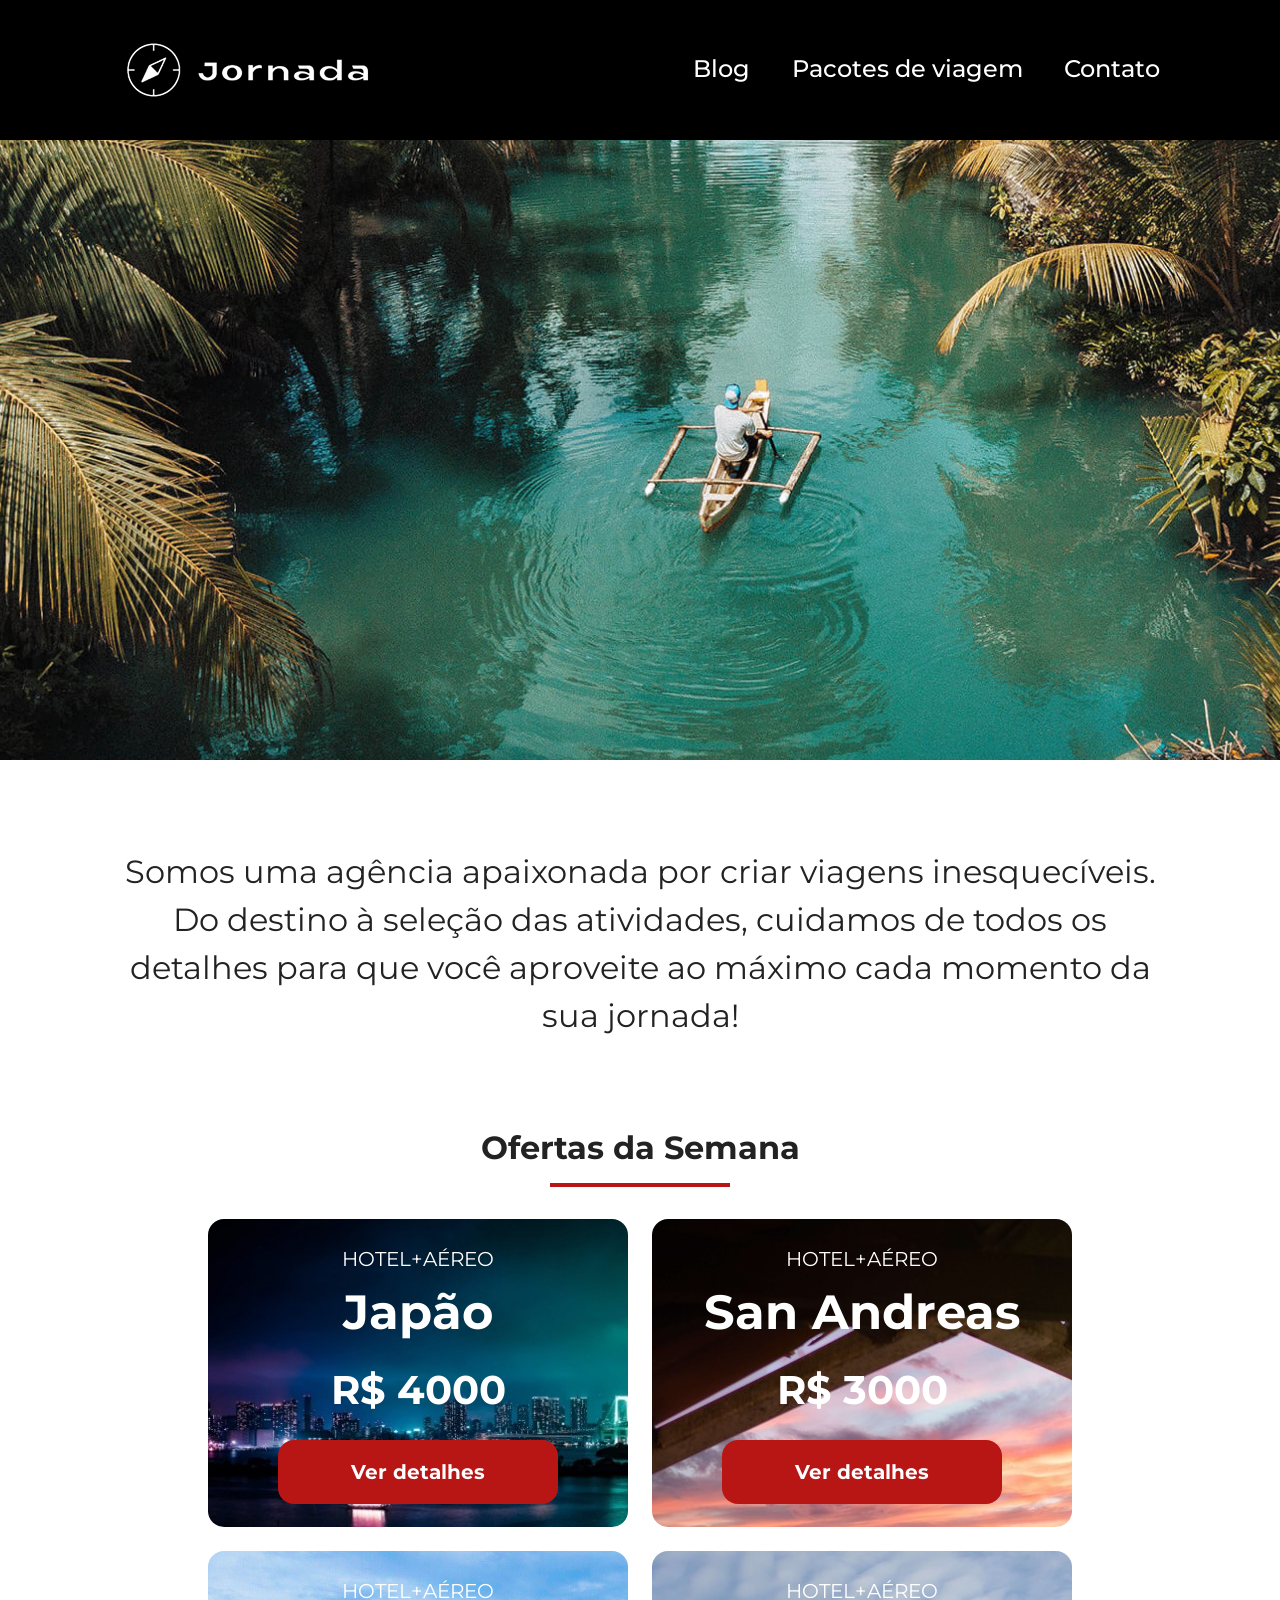
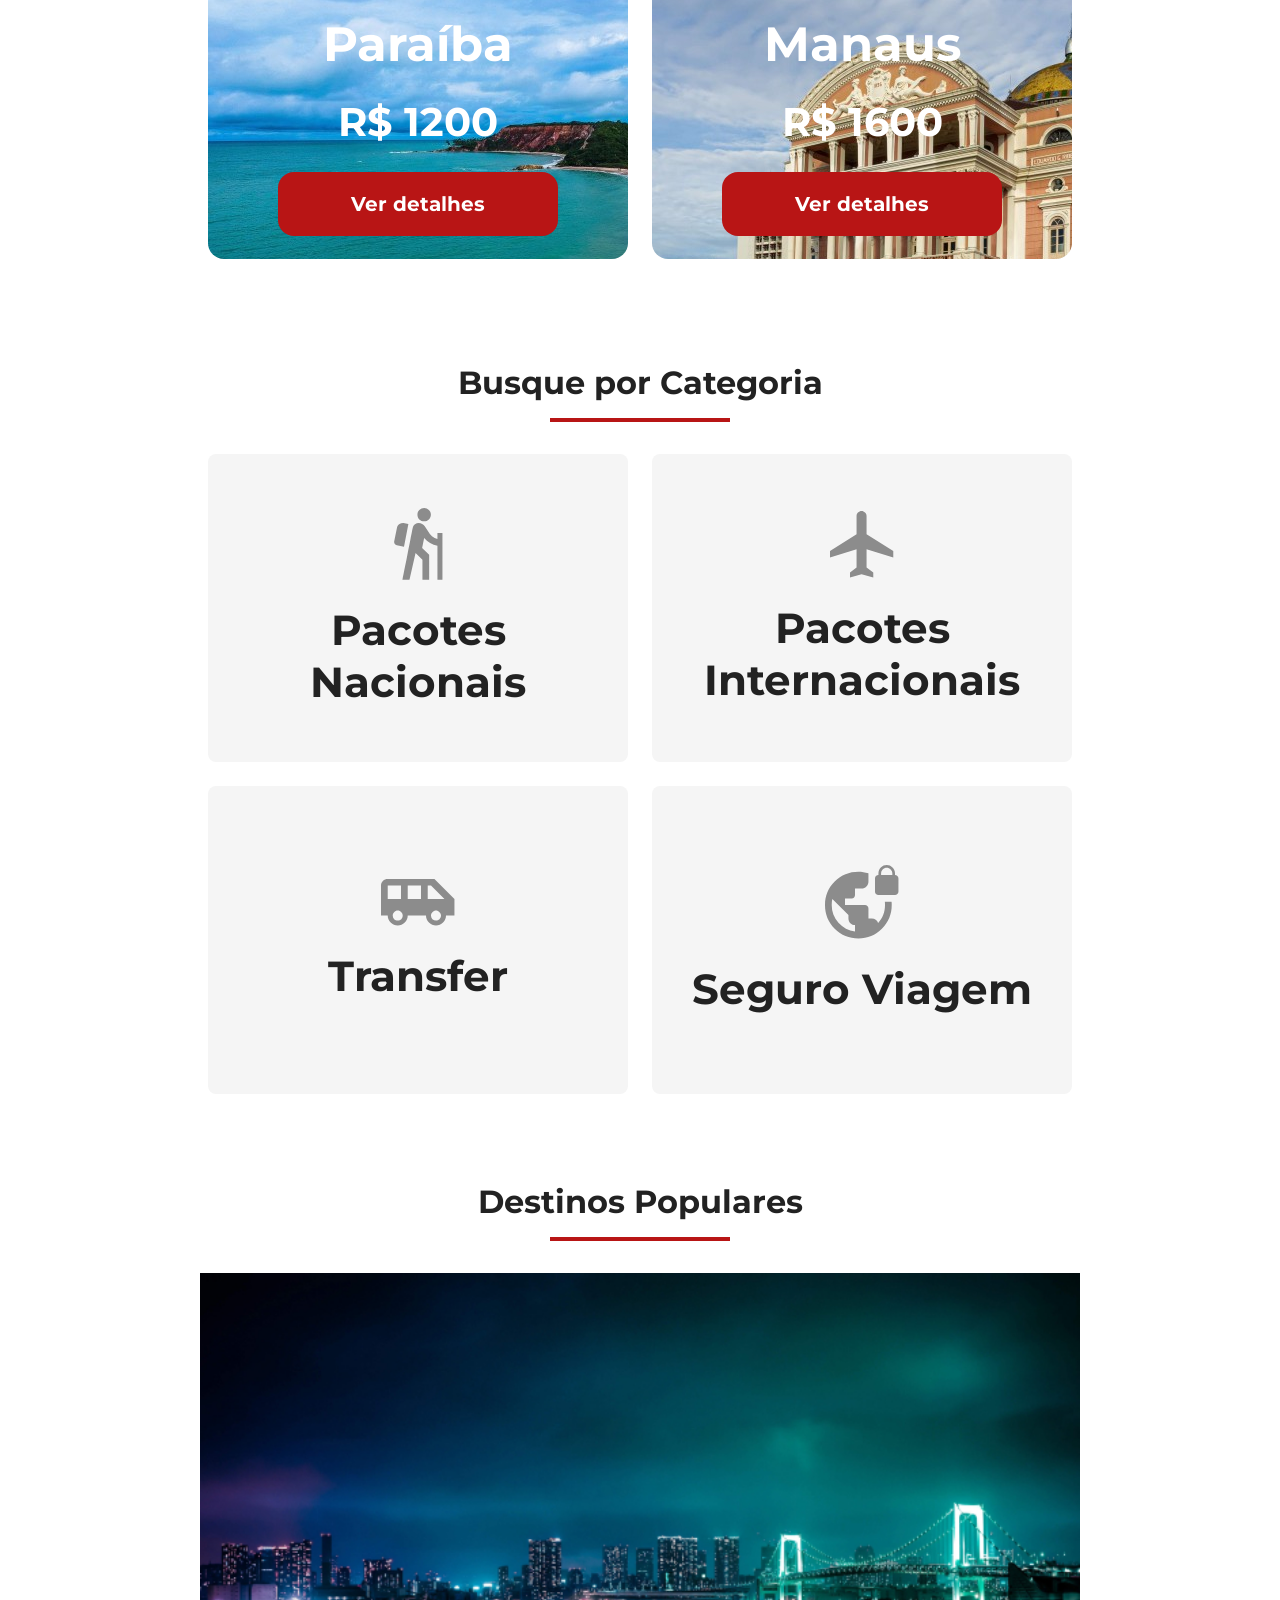
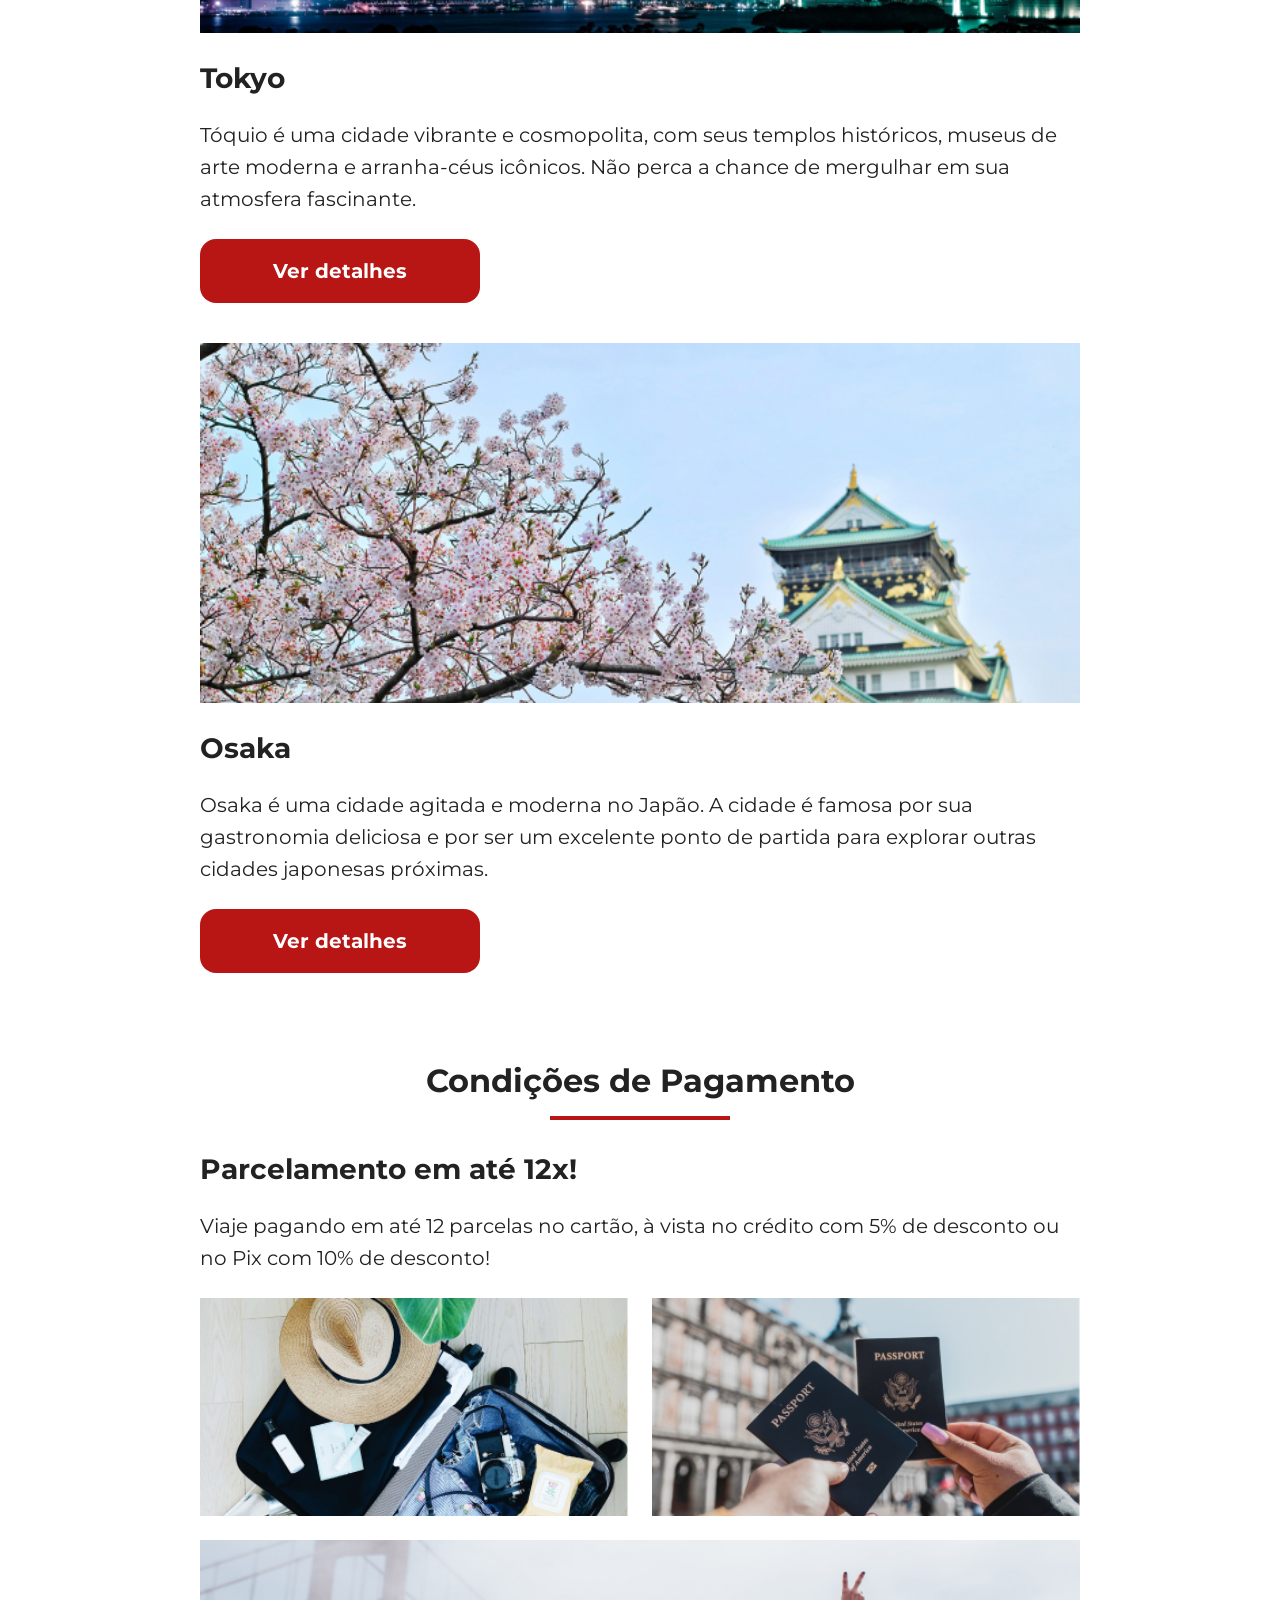
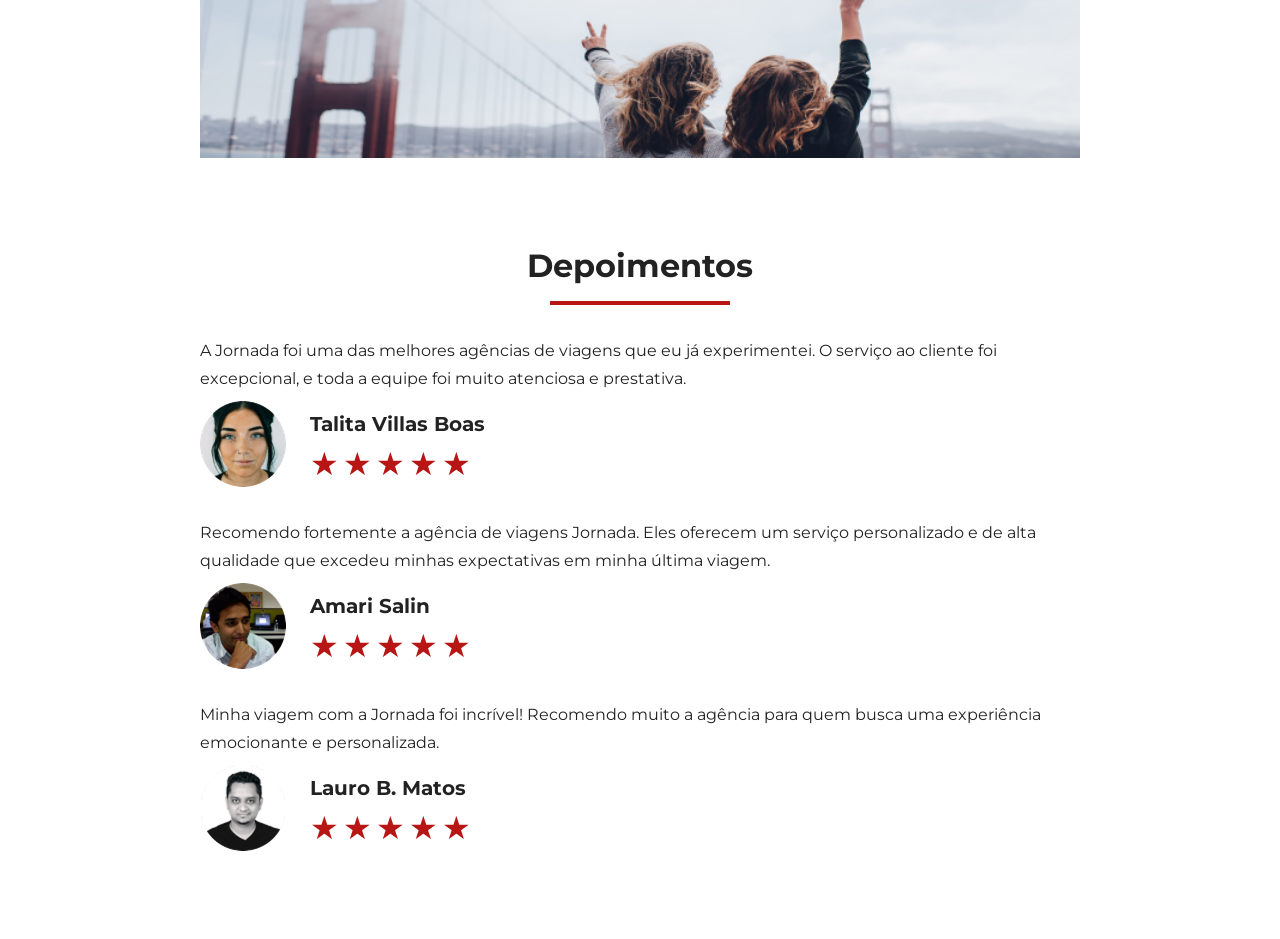
==== index.html @ 01122f68 "(feat): add testimonils to mobile devices" ====
<!doctype html>
<html lang="en">
  <head>
    <meta charset="UTF-8" />
    <meta name="viewport" content="width=device-width, initial-scale=1.0" />

    <link rel="stylesheet" href="css/style.css" />

    <title>Jornada Viagens</title>
  </head>

  <body>
    <header class="main-header">
      <a class="logo" href="#" title="Voltar para a página inicial">
        <img
          class="img-mobile"
          src="img/bussola-jornada-branca.png"
          alt="Bússola do logo Jornada Viagens na cor branca"
        />

        <img
          class="img-desktop"
          src="img/bussola-texto-jornada-braco.png"
          alt="Bússola do logo Jornada Viagens na cor preta"
        />
      </a>

      <div class="navigation-menu">
        <label for="menu">
          <img src="img/menu.png" alt="menu" />
        </label>
        <input type="checkbox" id="menu" hidden />

        <nav>
          <ul class="list-links">
            <li>
              <a href="blog.html" target="_blank" title="Acessar Blog">Blog</a>
            </li>

            <li>
              <a
                href="pacotes.html"
                target="_blank"
                title="Acessar Pacotes de viagem"
              >
                Pacotes de viagem
              </a>
            </li>

            <li>
              <a href="contato.html" target="_blank" title="Acessar Contato">
                Contato
              </a>
            </li>
          </ul>
        </nav>
      </div>
    </header>

    <section class="hero">
      <div class="hero-img"></div>

      <h2>
        Somos uma agência apaixonada por criar viagens inesquecíveis. Do destino
        à seleção das atividades, cuidamos de todos os detalhes para que você
        aproveite ao máximo cada momento da sua jornada!
      </h2>
    </section>

    <section class="offers">
      <div class="section-title">
        <h2>Ofertas da Semana</h2>
        <hr />
      </div>

      <div class="offer-cards">
        <article class="card japao">
          <header>
            <p>HOTEL+AÉREO</p>
            <h3>
              Japão
              <br />
              <span> R$ 4000 </span>
            </h3>
          </header>

          <footer>
            <a href="#" class="button">Ver detalhes</a>
          </footer>
        </article>

        <article class="card san-andreas">
          <header>
            <p>HOTEL+AÉREO</p>
            <h3>
              San Andreas
              <br />
              <span> R$ 3000 </span>
            </h3>
          </header>

          <footer>
            <a href="#" class="button">Ver detalhes</a>
          </footer>
        </article>

        <article class="card paraiba">
          <header>
            <p>HOTEL+AÉREO</p>
            <h3>
              Paraíba
              <br />
              <span> R$ 1200 </span>
            </h3>
          </header>

          <footer>
            <a href="#" class="button">Ver detalhes</a>
          </footer>
        </article>

        <article class="card manaus">
          <header>
            <p>HOTEL+AÉREO</p>
            <h3>
              Manaus
              <br />
              <span> R$ 1600 </span>
            </h3>
          </header>

          <footer>
            <a href="#" class="button">Ver detalhes</a>
          </footer>
        </article>
      </div>
    </section>

    <section class="categories">
      <div class="section-title">
        <h2>Busque por Categoria</h2>
        <hr />
      </div>

      <div class="categories-search">
        <a
          href="#"
          class="clickable-card"
          title="Busque pela categoria pacotes nacionais"
        >
          <article>
            <img
              src="img/icon-national-packs.svg"
              alt="Ícone pacotes nacionais"
              class="icon"
            />
            <h3 class="content-title">Pacotes Nacionais</h3>
          </article>
        </a>

        <a
          href="#"
          class="clickable-card"
          title="Busque pela categoria pacotes internacionais"
        >
          <article>
            <img
              src="img/icon-international-packs.svg"
              alt="Ícone pacotes internacionais"
              class="icon"
            />
            <h3 class="content-title">Pacotes Internacionais</h3>
          </article>
        </a>

        <a
          href="#"
          class="clickable-card"
          title="Busque pela categoria tranfer"
        >
          <article>
            <img src="img/icon-transfer.svg" alt="Ícone tranfer" class="icon" />
            <h3 class="content-title">Transfer</h3>
          </article>
        </a>

        <a
          href="#"
          class="clickable-card"
          title="Busque pela categoria seguro de viagem"
        >
          <article>
            <img
              src="img/icon-trip-insurance.svg"
              alt="Ícone seguro viagem"
              class="icon"
            />
            <h3 class="content-title">Seguro Viagem</h3>
          </article>
        </a>
      </div>
    </section>

    <section class="destinations">
      <div class="section-title">
        <h2>Destinos Populares</h2>
        <hr />
      </div>

      <div class="destination-items">
        <article class="item">
          <header>
            <div class="img-item tokyo-image"></div>
            <h4 class="content-title">Tokyo</h4>
          </header>

          <p class="content-text">
            Tóquio é uma cidade vibrante e cosmopolita, com seus templos
            históricos, museus de arte moderna e arranha-céus icônicos. Não
            perca a chance de mergulhar em sua atmosfera fascinante.
          </p>

          <footer>
            <a
              href="#"
              class="button"
              title="Veja mais detalhes do destino Tokyo"
              >Ver detalhes</a
            >
          </footer>
        </article>

        <article class="item">
          <header>
            <div class="img-item osaka-image"></div>
            <h4 class="content-title">Osaka</h4>
          </header>

          <p class="content-text">
            Osaka é uma cidade agitada e moderna no Japão. A cidade é famosa por
            sua gastronomia deliciosa e por ser um excelente ponto de partida
            para explorar outras cidades japonesas próximas.
          </p>

          <footer>
            <a
              href="#"
              class="button"
              title="Veja mais detalhes do destino Osaka"
              >Ver detalhes</a
            >
          </footer>
        </article>
      </div>
    </section>

    <section class="payments">
      <div class="section-title">
        <h2>Condições de Pagamento</h2>
        <hr />
      </div>

      <div class="content">
        <div class="payment-info-content">
          <h3 class="content-title">Parcelamento em até 12x!</h3>
          <p class="content-text">
            Viaje pagando em até 12 parcelas no cartão, à vista no crédito com 5%
            de desconto ou no Pix com 10% de desconto!
          </p>
        </div>
  
        <div class="image-content">
          <div class="image bag"></div>
          <div class="image passport"></div>
          <div class="image people"></div>
        </div>
      </div>
    </section>

    <section class="testimonials">
      <div class="section-title">
        <h2>Depoimentos</h2>
        <hr />
      </div>

      <div class="testimonial-container">
        <article>
          <header>
            <p>
              A Jornada foi uma das melhores agências de viagens que eu já experimentei.
              O serviço ao cliente foi excepcional, e toda a equipe foi muito atenciosa e prestativa.
            </p>
          </header>

          <footer>
            <img src="img/avatar-talita.jpg" alt="Imagem de perfil da cliente Talita Villas Boas">

            <div class="profile-content">
              <h4>Talita Villas Boas</h4>
              <div class="rating">
                <span class="star">★</span>
                <span class="star">★</span>
                <span class="star">★</span>
                <span class="star">★</span>
                <span class="star">★</span>
              </div>
            </div>
          </footer>
        </article>

        <article>
          <header>
            <p>
              Recomendo fortemente a agência de viagens Jornada. Eles oferecem um serviço personalizado e
              de alta qualidade que excedeu minhas expectativas em minha última viagem.
            </p>
          </header>

          <footer>
            <img src="img/avatar-amari.jpg" alt="Imagem de perfil da cliente Amari Salin">

            <div class="profile-content">
              <h4>Amari Salin</h4>
              <div class="rating">
                <span class="star">★</span>
                <span class="star">★</span>
                <span class="star">★</span>
                <span class="star">★</span>
                <span class="star">★</span>
              </div>
            </div>
          </footer>
        </article>

        <article>
          <header>
            <p>
              Minha viagem com a Jornada foi incrível! Recomendo muito a agência para quem busca uma
              experiência emocionante e personalizada.
            </p>
          </header>

          <footer>
            <img src="img/avatar-lauro.jpg" alt="Imagem de perfil da cliente Lauro B. Matos">

            <div class="profile-content">
              <h4>Lauro B. Matos</h4>
              <div class="rating">
                <span class="star">★</span>
                <span class="star">★</span>
                <span class="star">★</span>
                <span class="star">★</span>
                <span class="star">★</span>
              </div>
            </div>
          </footer>
        </article>
      </div>
    </section>
  </body>
</html>
---- css/style.css ----
@import url(global.css);
@import url(header.css);
@import url(hero.css);
@import url(offers.css);
@import url(categories-search.css);
@import url(destinations.css);
@import url(payments.css);
@import url(terstimonials.css);
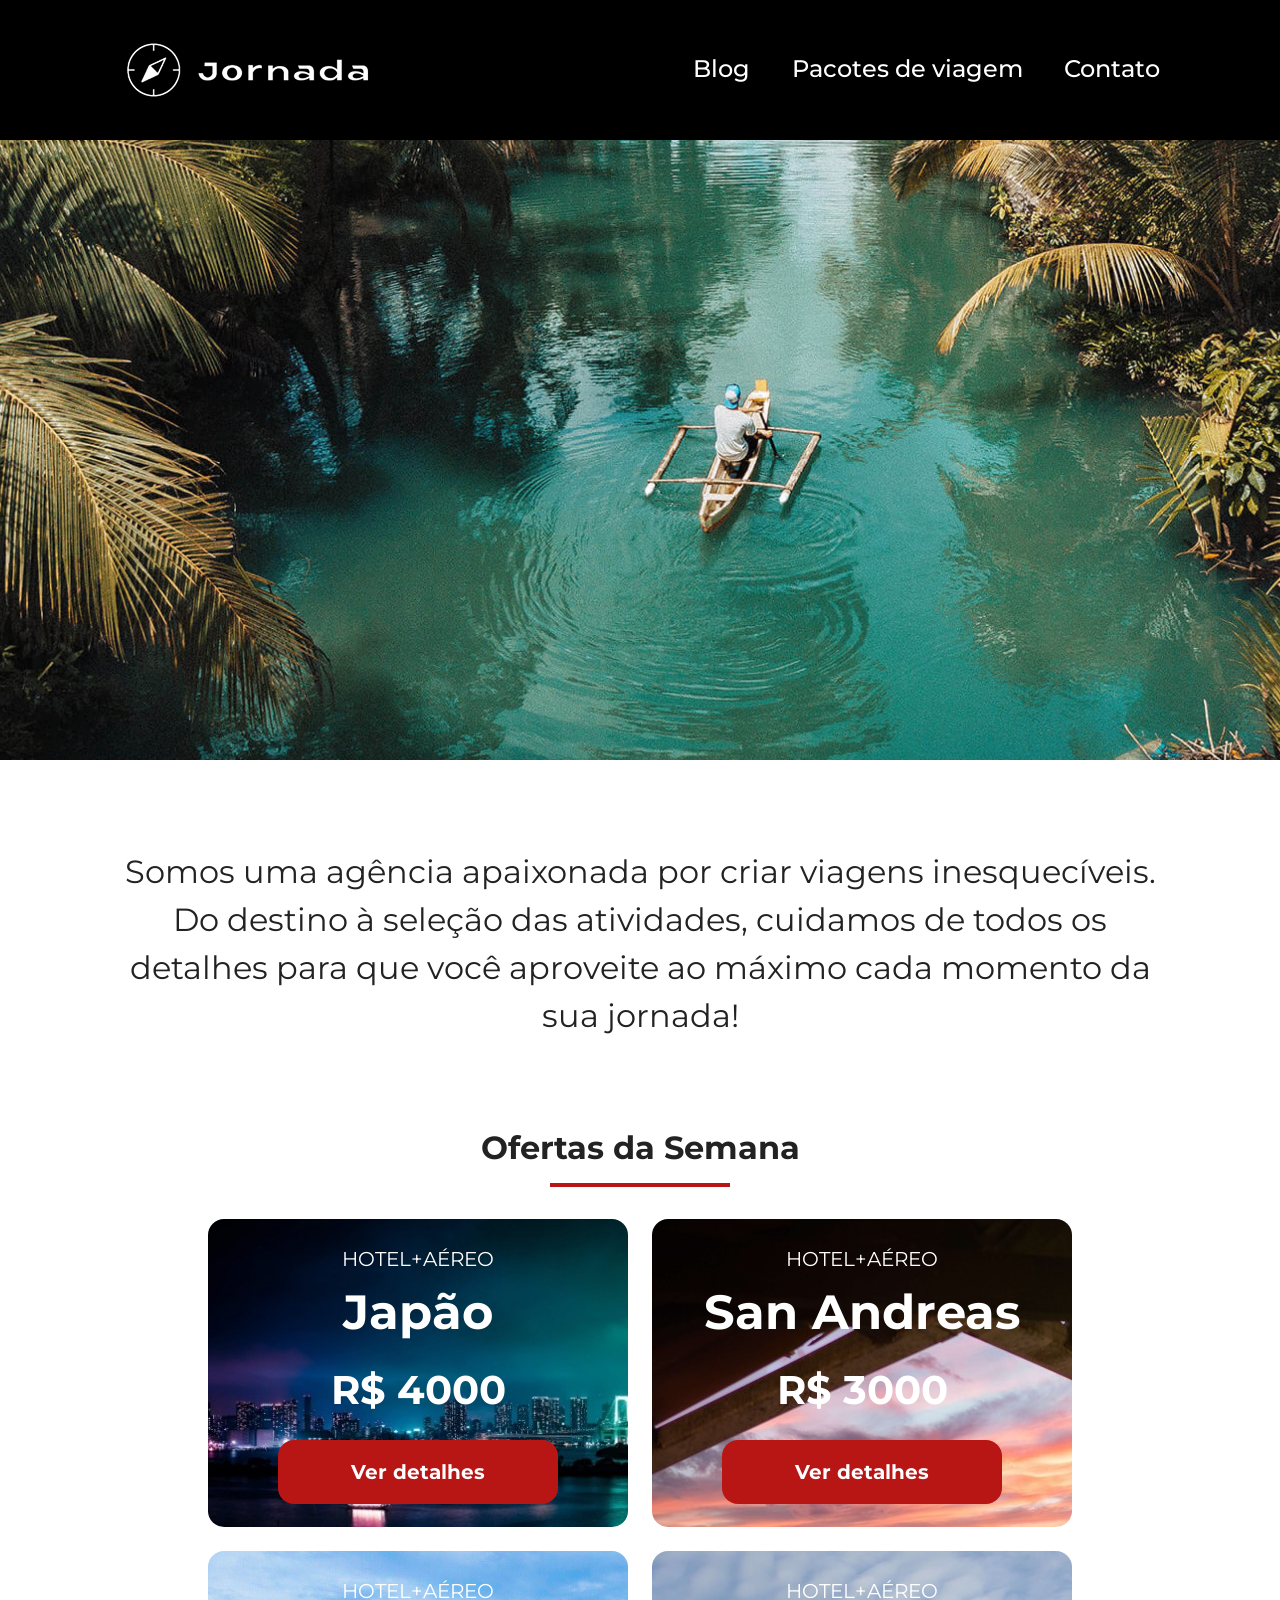
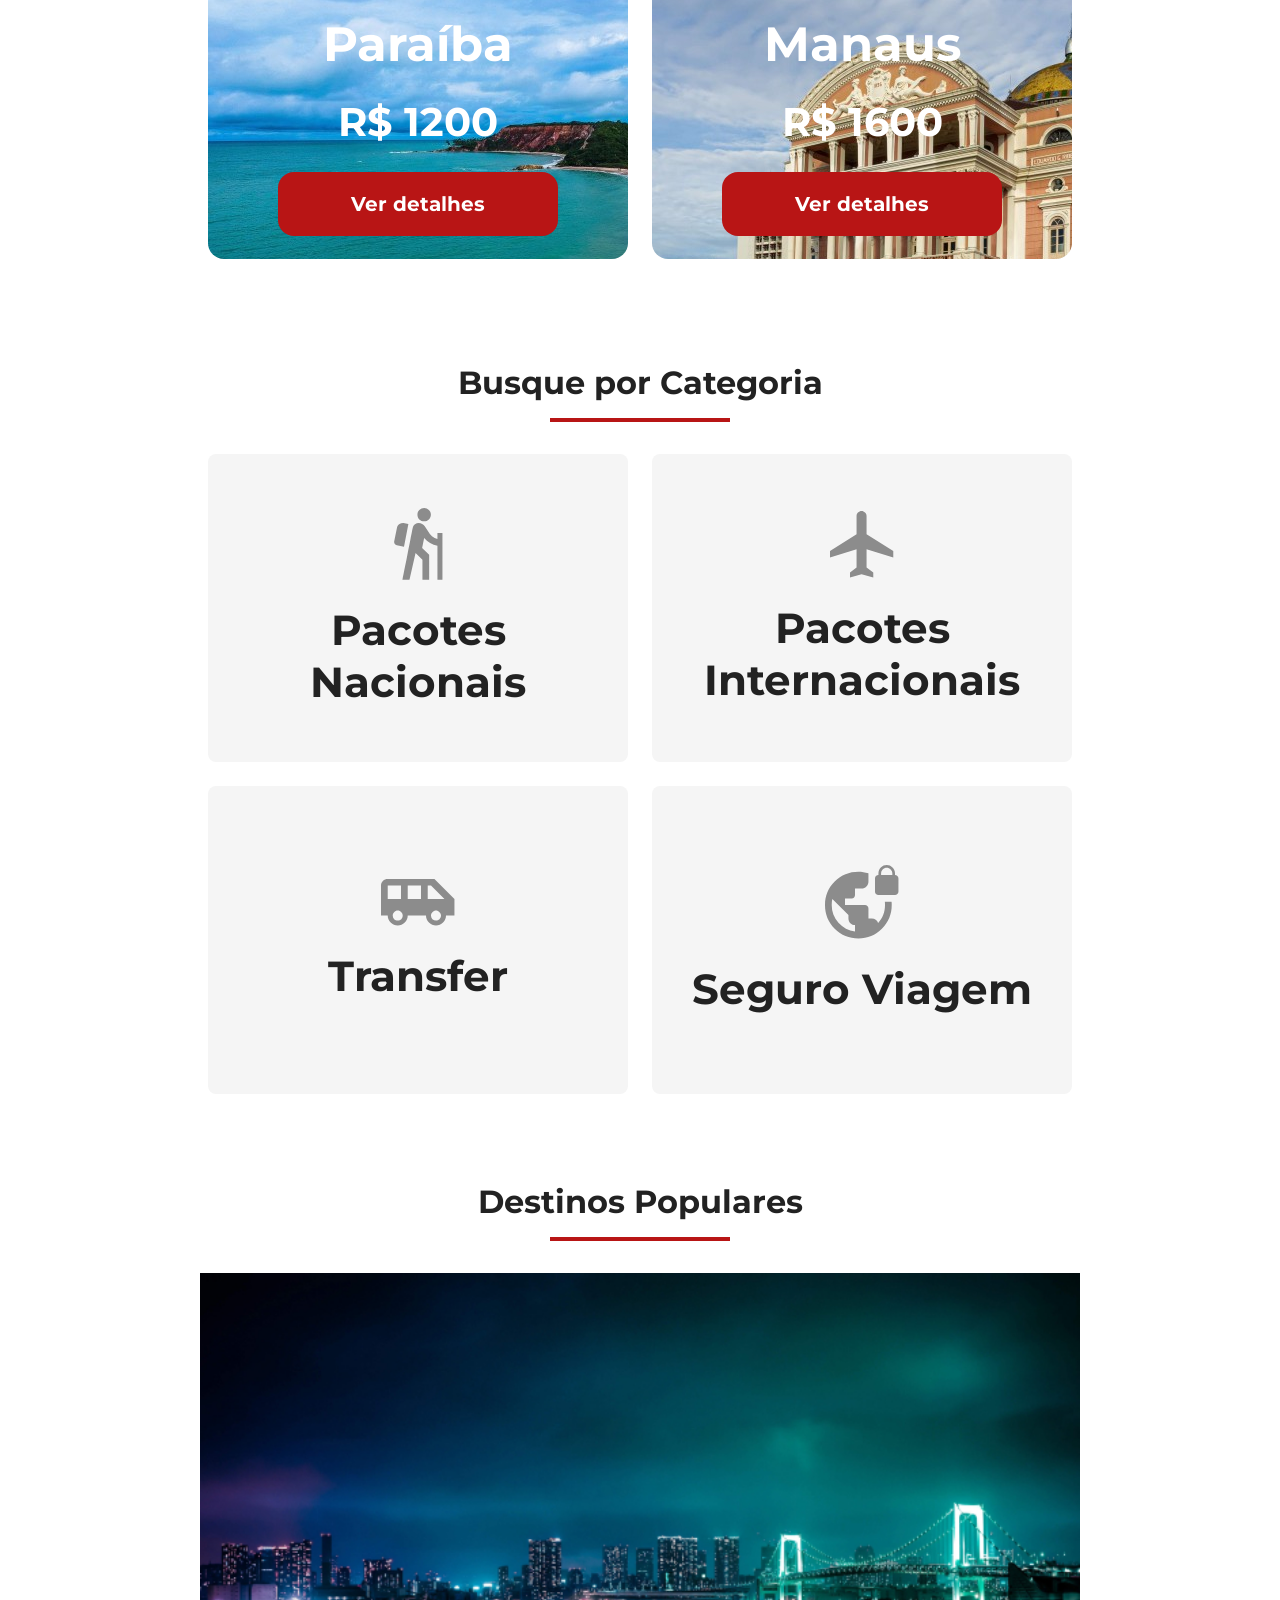
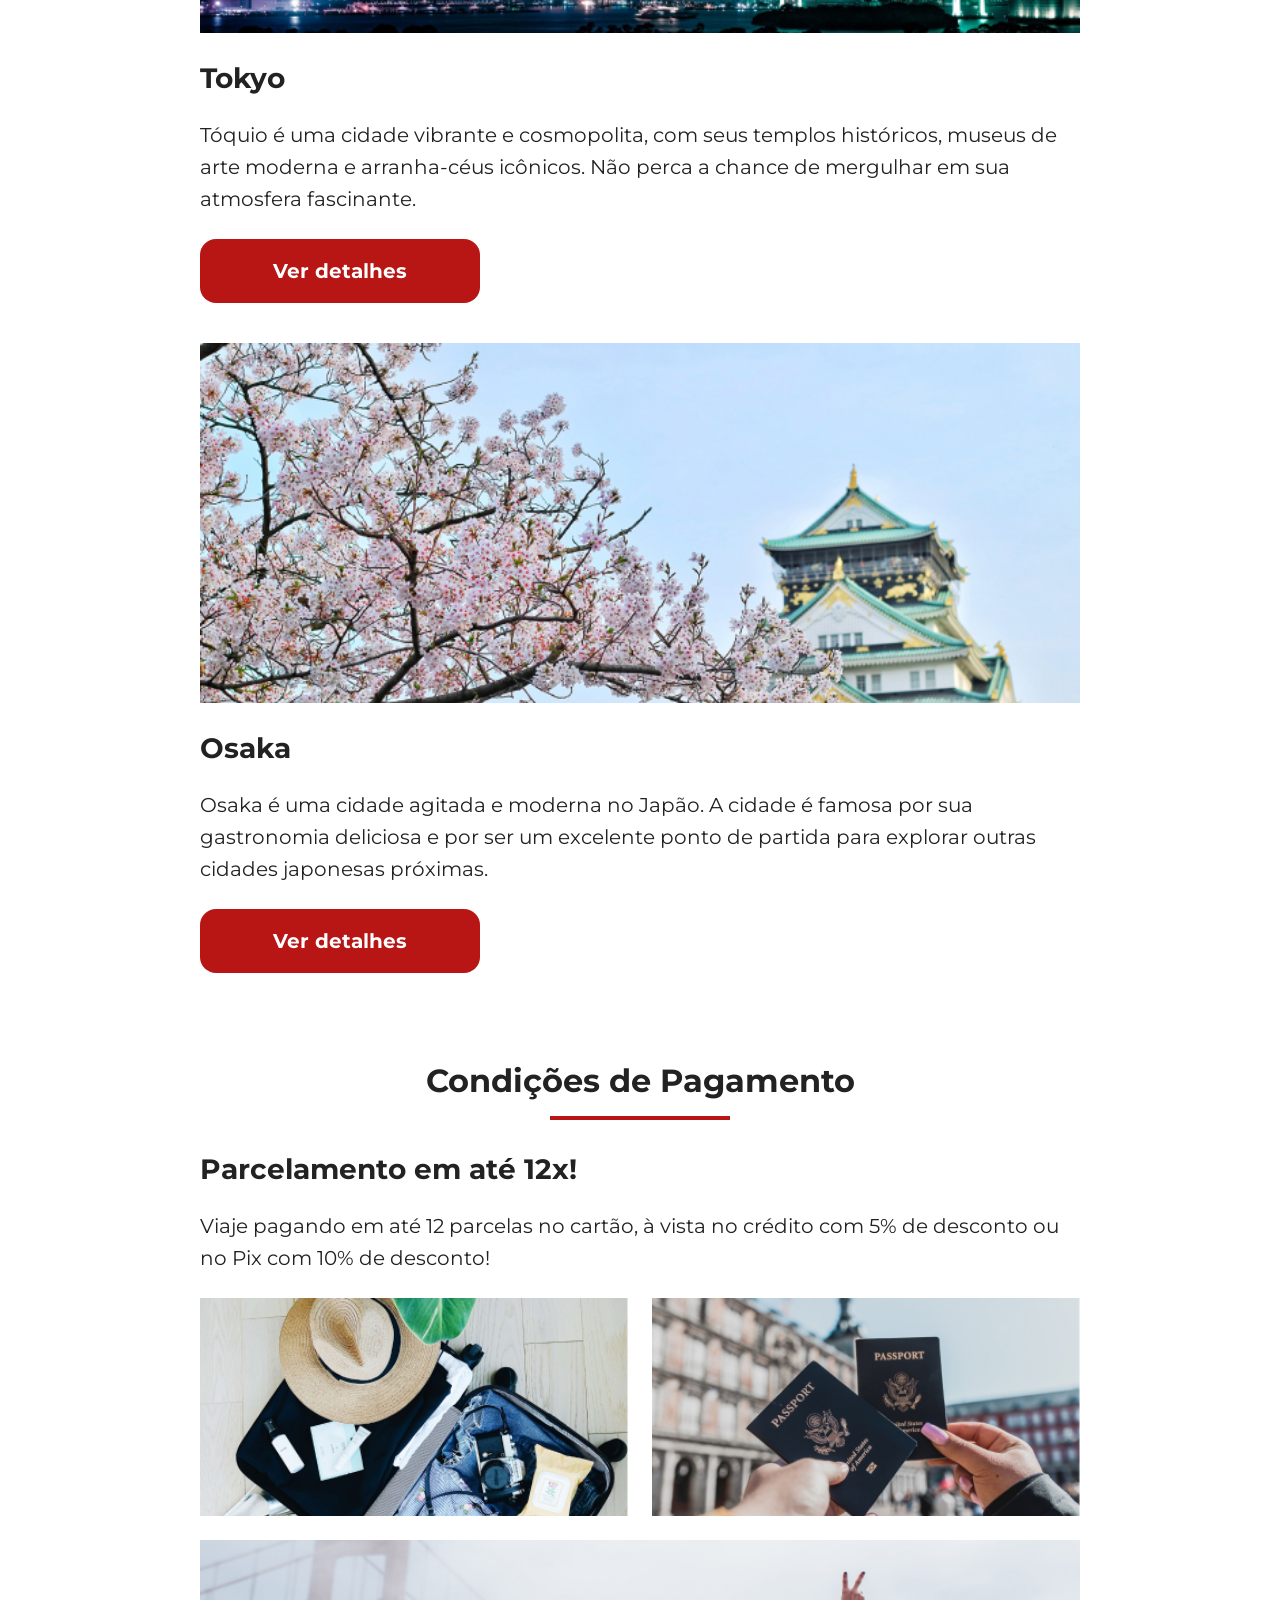
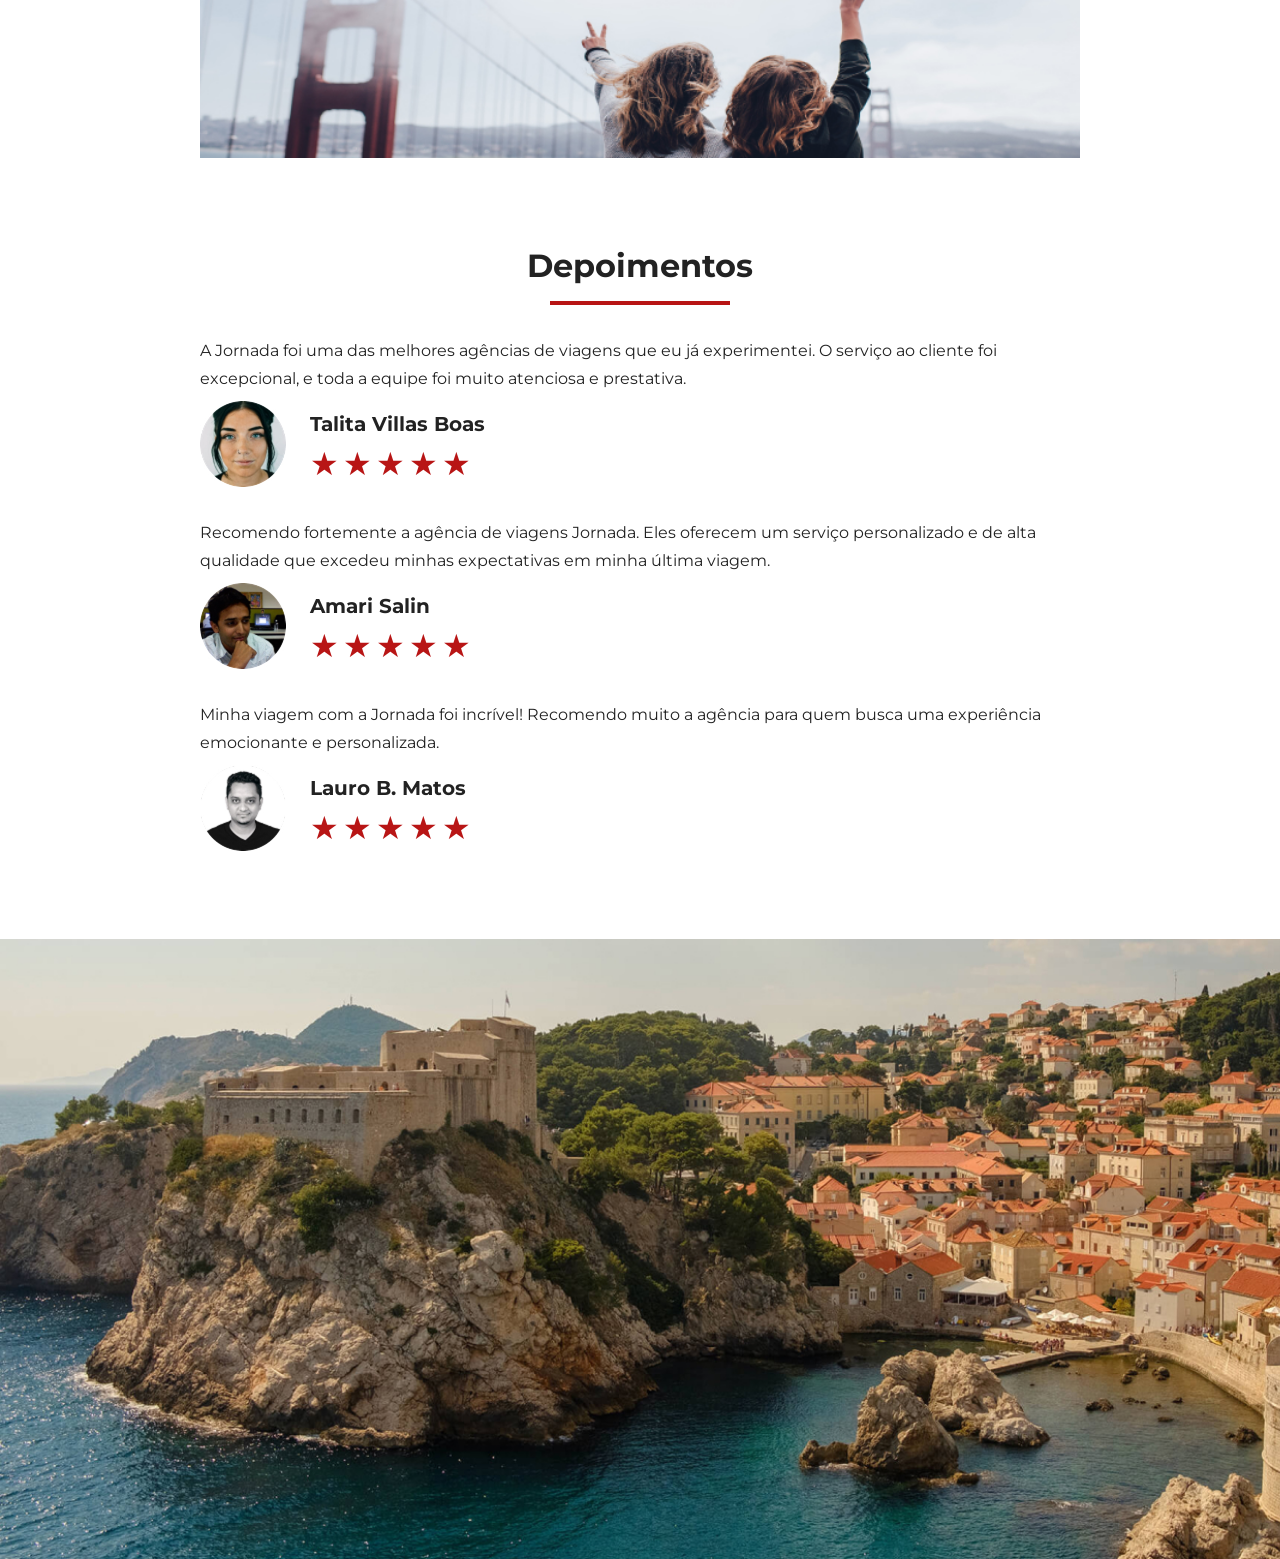
==== commit 6f538b31: "(feat): add hero footer" ====
--- a/index.html
+++ b/index.html
@@ -264,11 +264,11 @@
         <div class="payment-info-content">
           <h3 class="content-title">Parcelamento em até 12x!</h3>
           <p class="content-text">
-            Viaje pagando em até 12 parcelas no cartão, à vista no crédito com 5%
-            de desconto ou no Pix com 10% de desconto!
+            Viaje pagando em até 12 parcelas no cartão, à vista no crédito com
+            5% de desconto ou no Pix com 10% de desconto!
           </p>
         </div>
-  
+
         <div class="image-content">
           <div class="image bag"></div>
           <div class="image passport"></div>
@@ -287,13 +287,17 @@
         <article>
           <header>
             <p>
-              A Jornada foi uma das melhores agências de viagens que eu já experimentei.
-              O serviço ao cliente foi excepcional, e toda a equipe foi muito atenciosa e prestativa.
+              A Jornada foi uma das melhores agências de viagens que eu já
+              experimentei. O serviço ao cliente foi excepcional, e toda a
+              equipe foi muito atenciosa e prestativa.
             </p>
           </header>
 
           <footer>
-            <img src="img/avatar-talita.jpg" alt="Imagem de perfil da cliente Talita Villas Boas">
+            <img
+              src="img/avatar-talita.jpg"
+              alt="Imagem de perfil da cliente Talita Villas Boas"
+            />
 
             <div class="profile-content">
               <h4>Talita Villas Boas</h4>
@@ -311,13 +315,17 @@
         <article>
           <header>
             <p>
-              Recomendo fortemente a agência de viagens Jornada. Eles oferecem um serviço personalizado e
-              de alta qualidade que excedeu minhas expectativas em minha última viagem.
+              Recomendo fortemente a agência de viagens Jornada. Eles oferecem
+              um serviço personalizado e de alta qualidade que excedeu minhas
+              expectativas em minha última viagem.
             </p>
           </header>
 
           <footer>
-            <img src="img/avatar-amari.jpg" alt="Imagem de perfil da cliente Amari Salin">
+            <img
+              src="img/avatar-amari.jpg"
+              alt="Imagem de perfil da cliente Amari Salin"
+            />
 
             <div class="profile-content">
               <h4>Amari Salin</h4>
@@ -335,13 +343,16 @@
         <article>
           <header>
             <p>
-              Minha viagem com a Jornada foi incrível! Recomendo muito a agência para quem busca uma
-              experiência emocionante e personalizada.
+              Minha viagem com a Jornada foi incrível! Recomendo muito a agência
+              para quem busca uma experiência emocionante e personalizada.
             </p>
           </header>
 
           <footer>
-            <img src="img/avatar-lauro.jpg" alt="Imagem de perfil da cliente Lauro B. Matos">
+            <img
+              src="img/avatar-lauro.jpg"
+              alt="Imagem de perfil da cliente Lauro B. Matos"
+            />
 
             <div class="profile-content">
               <h4>Lauro B. Matos</h4>
@@ -357,5 +368,9 @@
         </article>
       </div>
     </section>
+
+    <section class="hero">
+      <div class="hero-img footer-hero-img"></div>
+    </section>
   </body>
 </html>
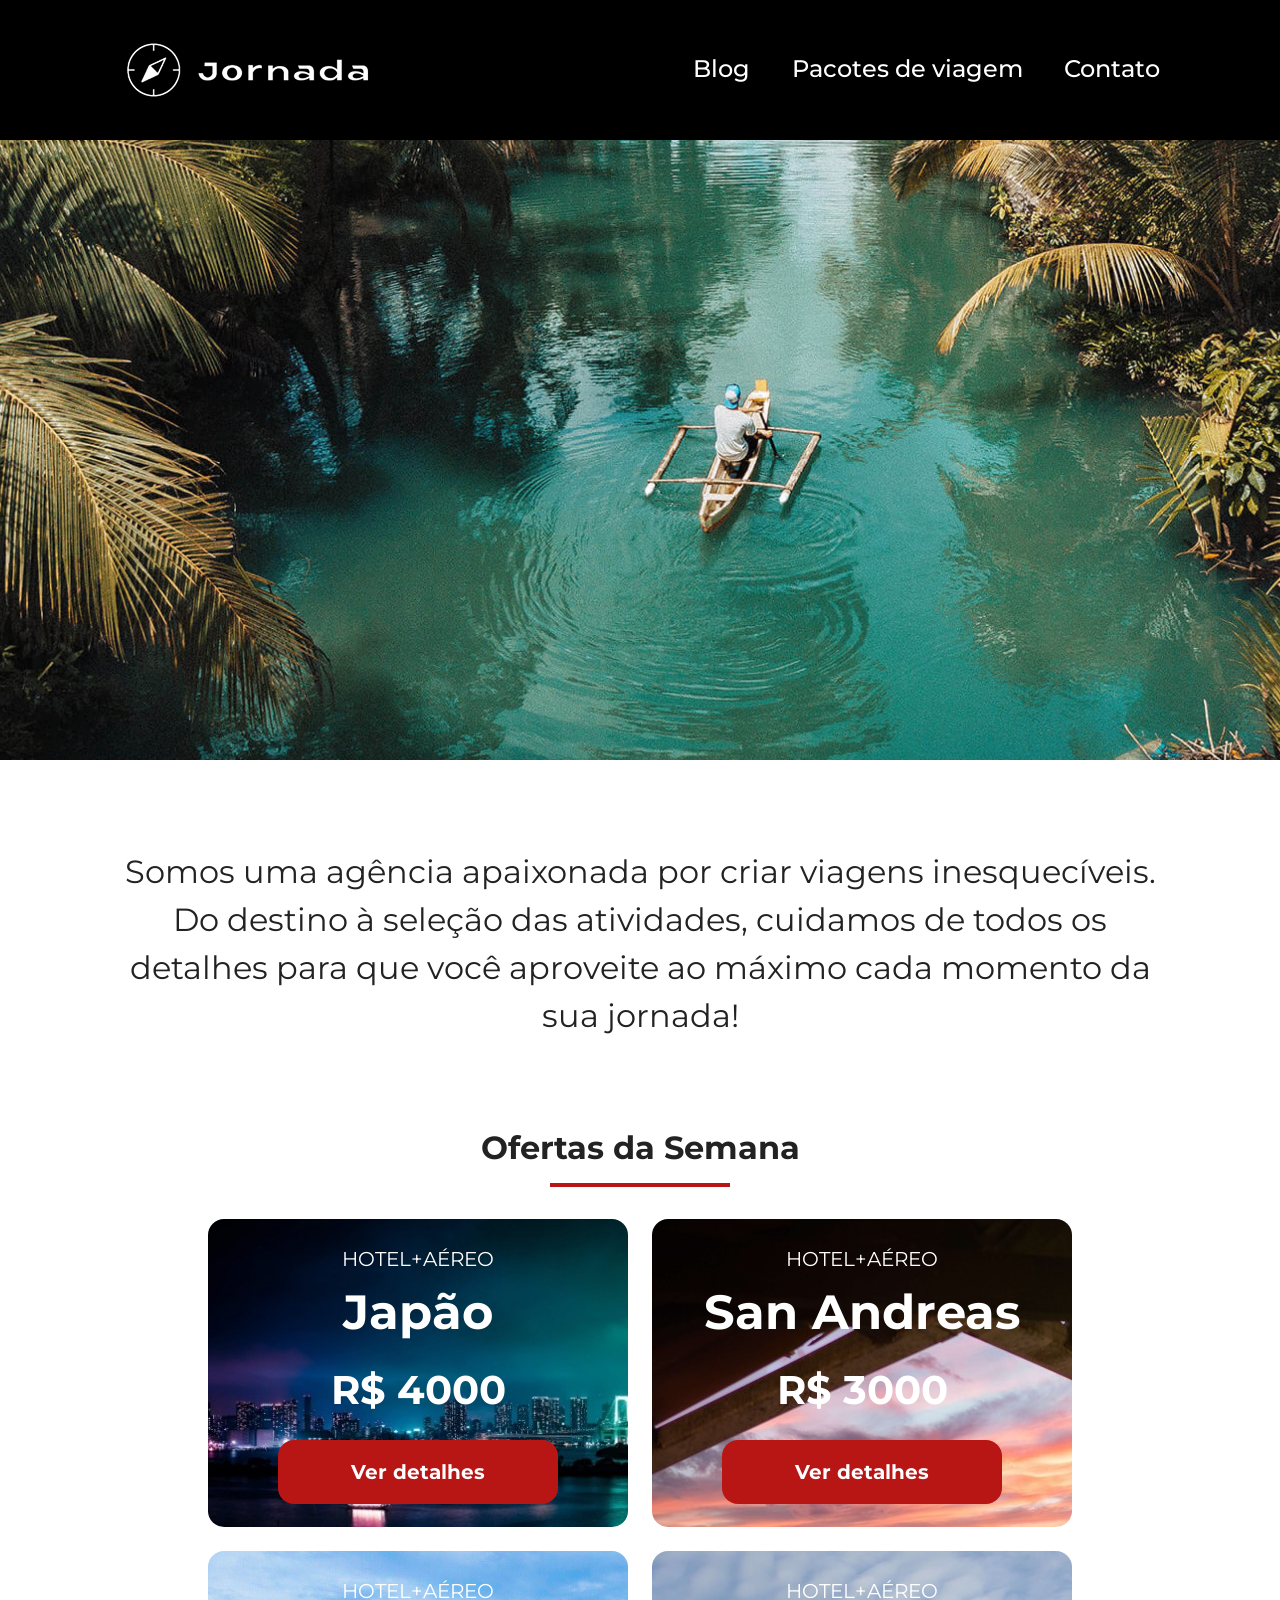
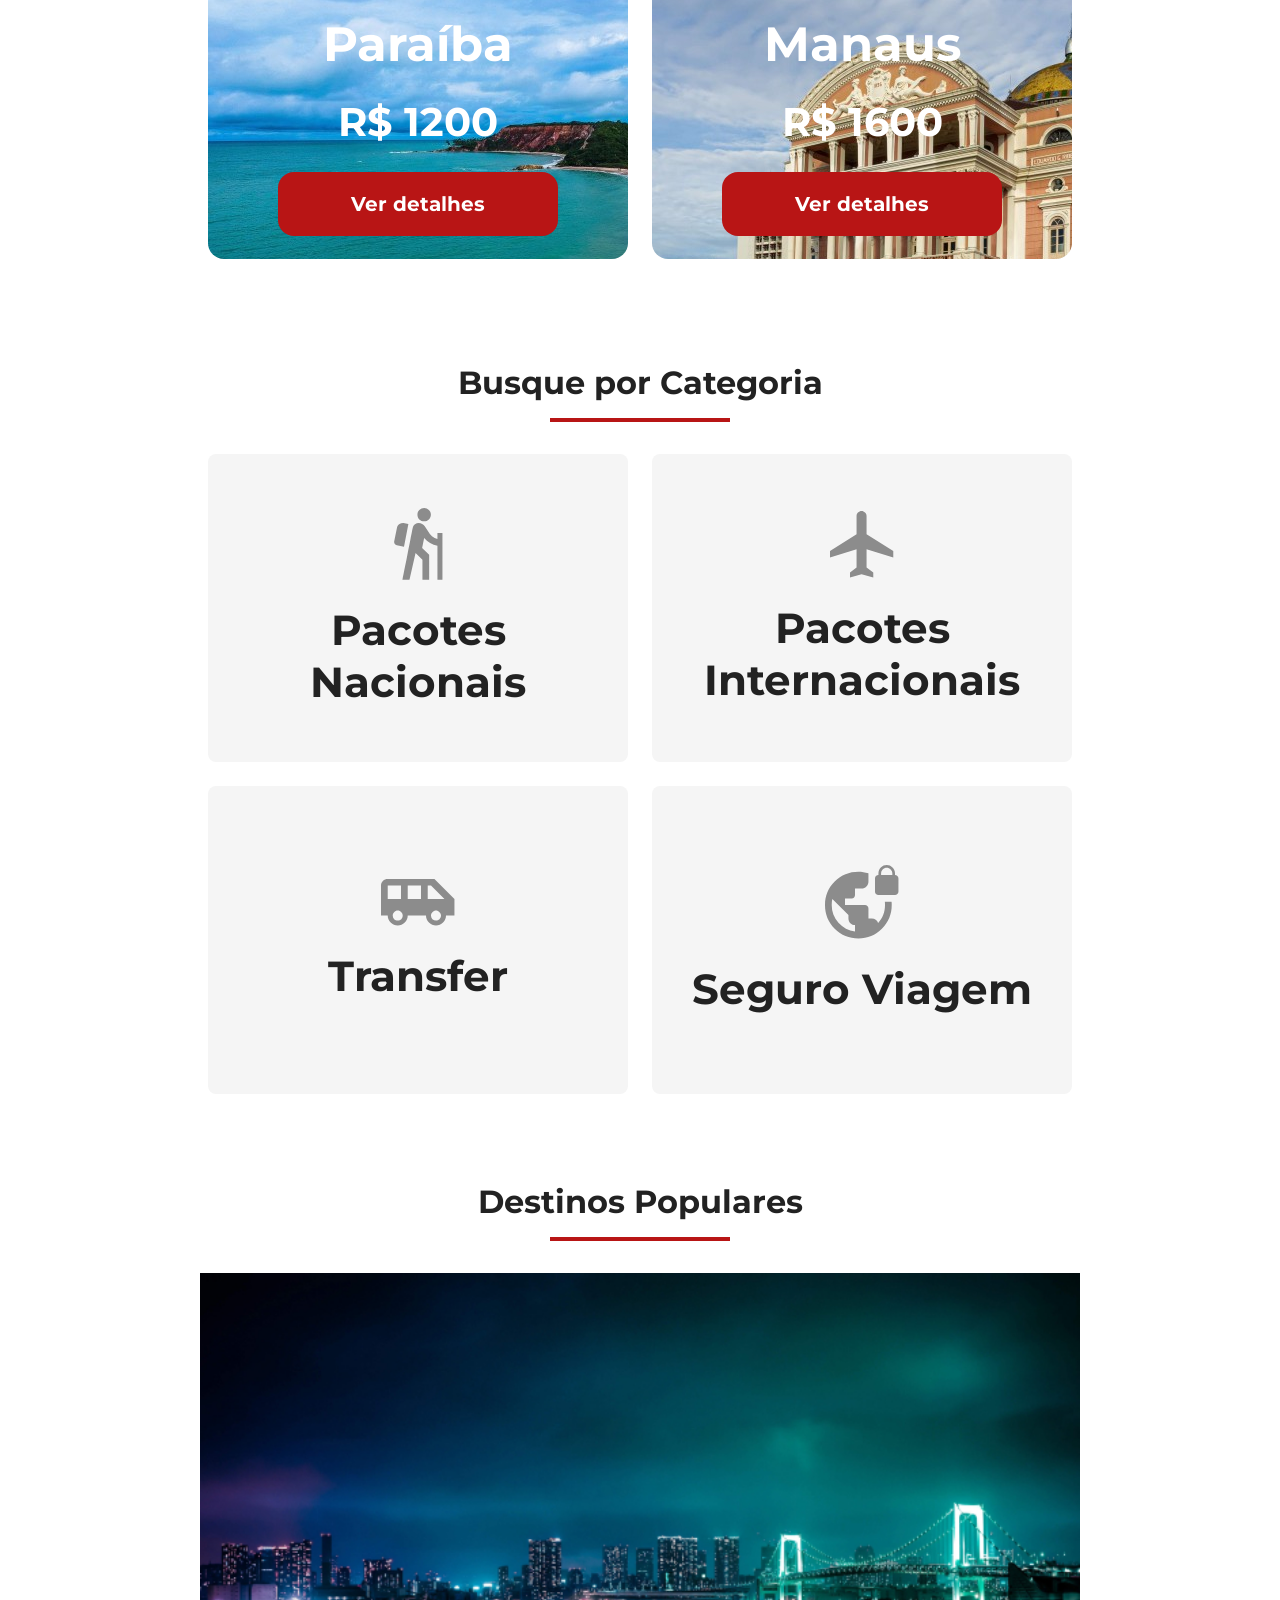
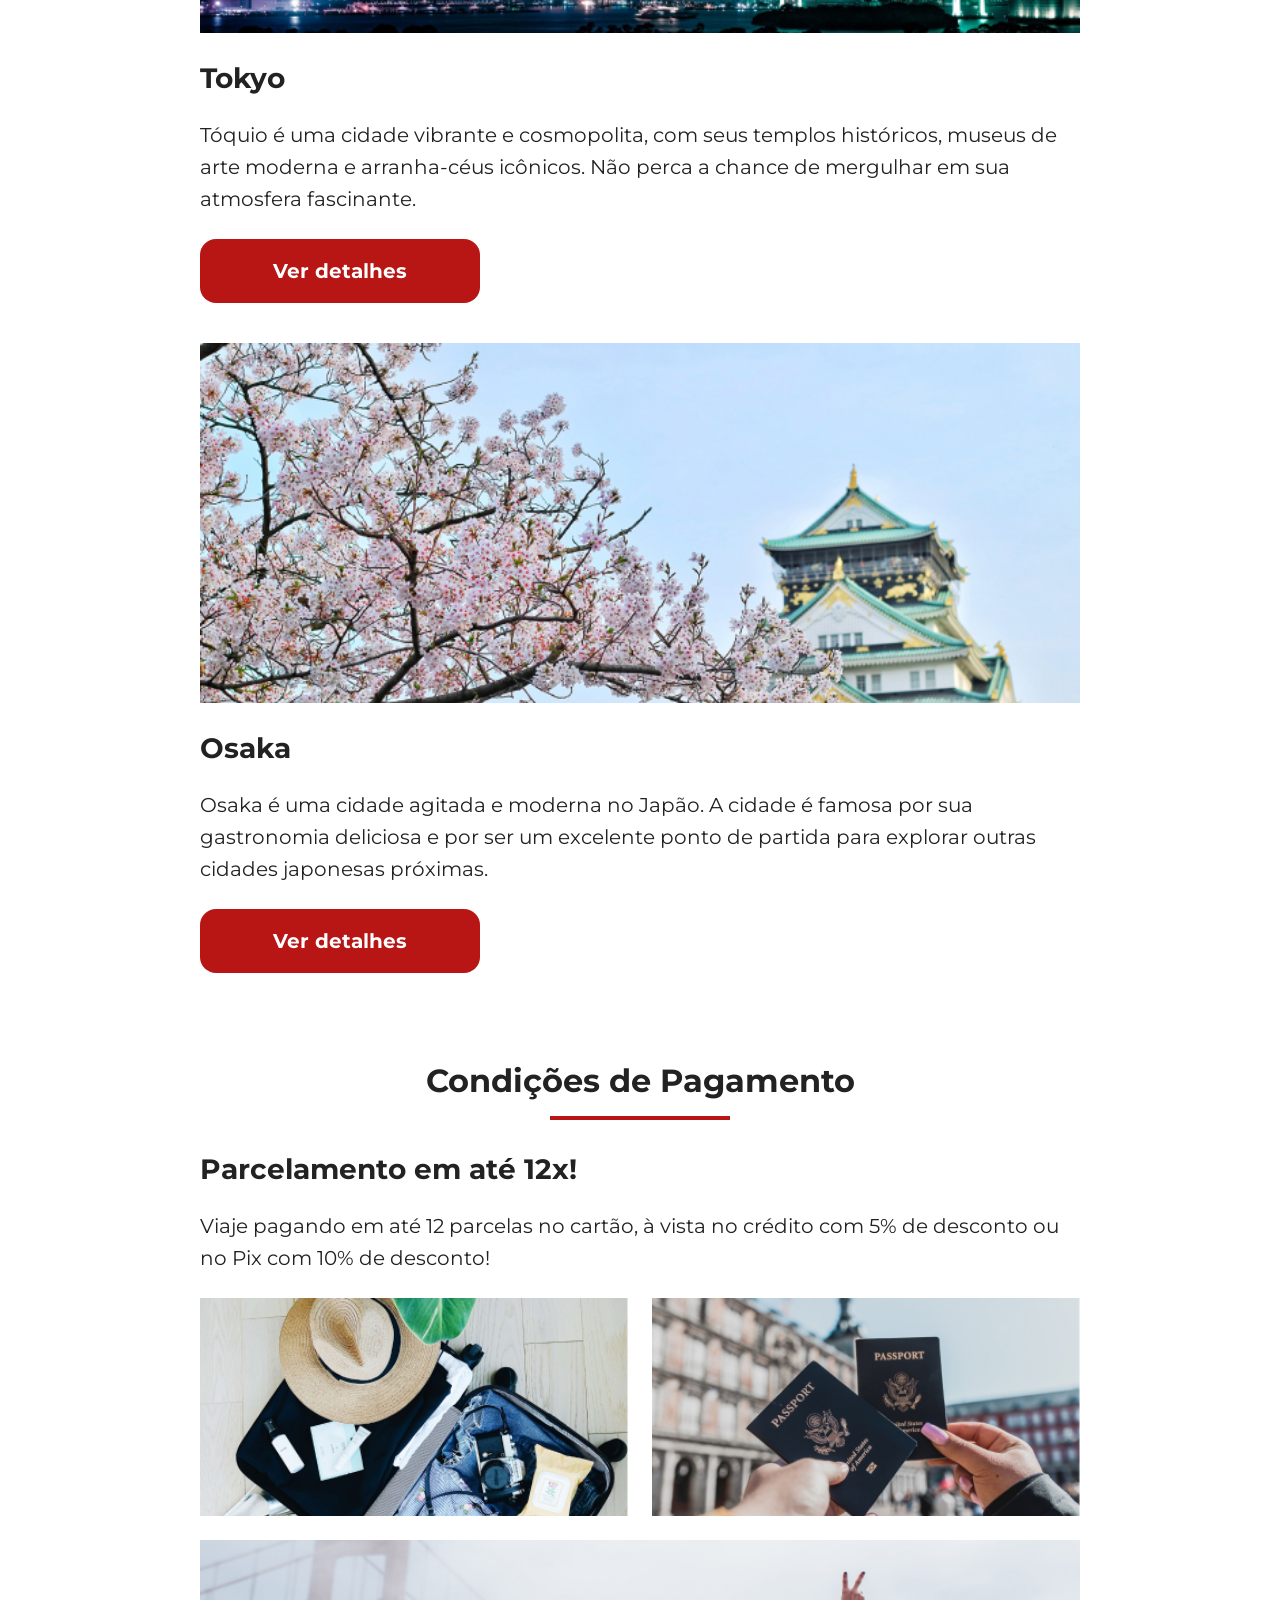
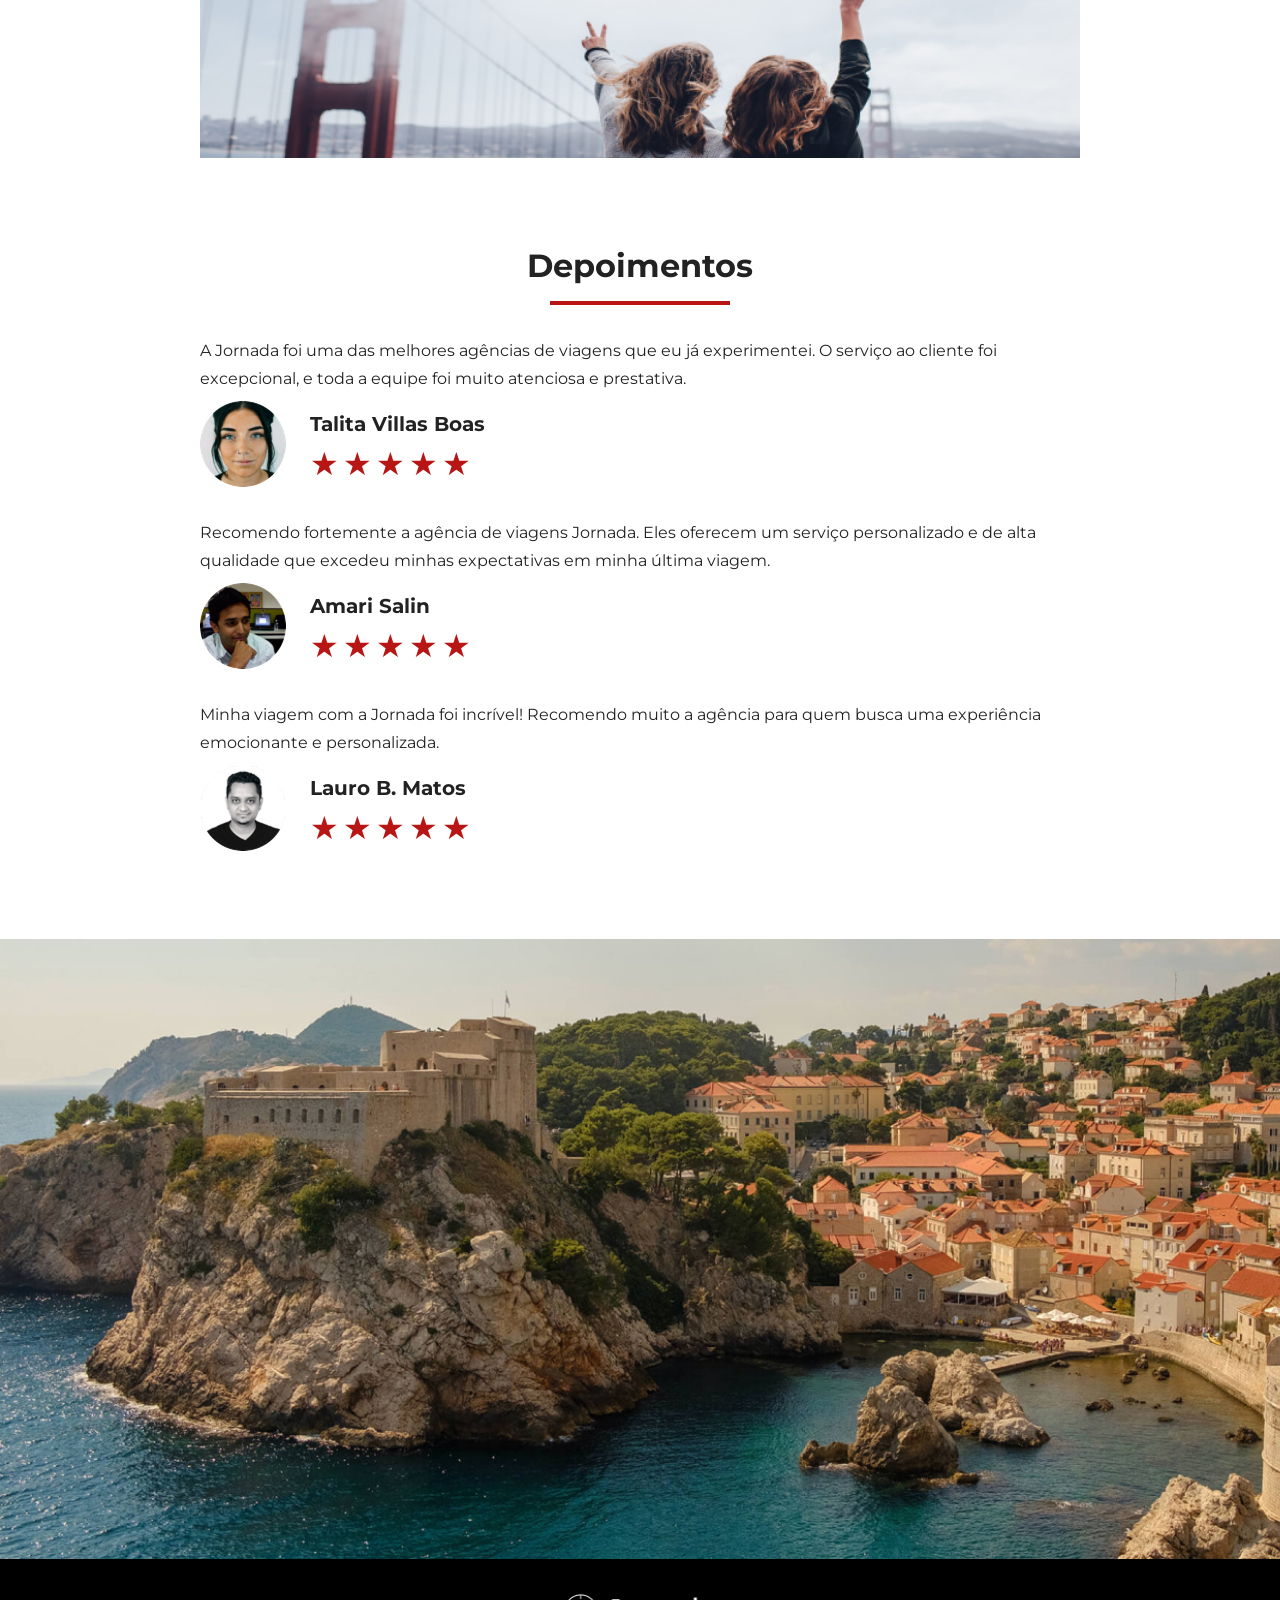
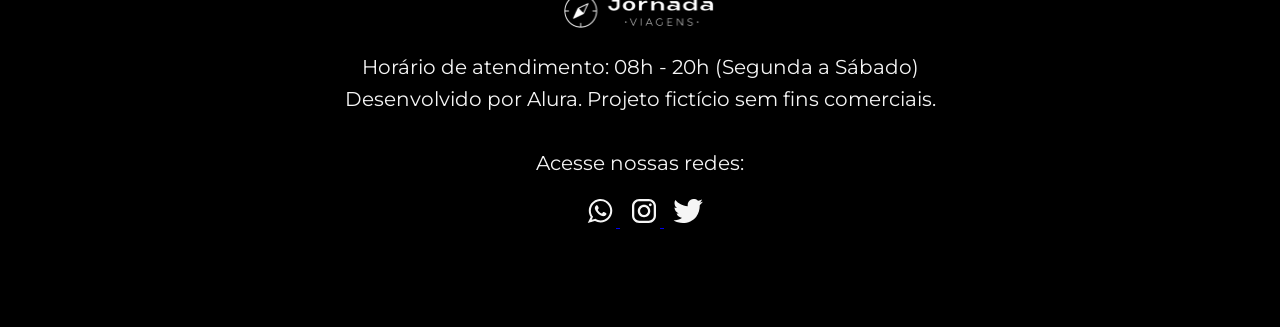
==== commit 588f6bd0: "(feat): add footer" ====
--- a/index.html
+++ b/index.html
@@ -372,5 +372,46 @@
     <section class="hero">
       <div class="hero-img footer-hero-img"></div>
     </section>
+
+    <section class="main-footer">
+      <div class="footer-info">
+        <img
+          class="img-mobile"
+          src="img/logo-branco.png"
+          alt="Logo Jornada Viagens na cor branca"
+        />
+
+        <p>Horário de atendimento: 08h - 20h (Segunda a Sábado)</p>
+        <p>Desenvolvido por Alura. Projeto fictício sem fins comerciais.</p>
+      </div>
+
+      <div class="social-medias">
+        <p>Acesse nossas redes:</p>
+
+        <a
+          href="#"
+          class="media-link"
+          title="Acesse o Whatsapp da Jornada Viagens"
+        >
+          <img src="img/whatsapp-icon.svg" alt="Ícone do Whatsapp" />
+        </a>
+
+        <a
+          href="#"
+          class="media-link"
+          title="Acesse o Instagram da Jornada Viagens"
+        >
+          <img src="img/instagram-icon.svg" alt="Ícone do Instagram" />
+        </a>
+
+        <a
+          href="#"
+          class="media-link"
+          title="Acesse o Twitter da Jornada Viagens"
+        >
+          <img src="img/twitter-icon.svg" alt="Ícone do Twitter" />
+        </a>
+      </div>
+    </section>
   </body>
 </html>
--- a/css/style.css
+++ b/css/style.css
@@ -5,4 +5,5 @@
 @import url(categories-search.css);
 @import url(destinations.css);
 @import url(payments.css);
-@import url(terstimonials.css);+@import url(terstimonials.css);
+@import url(footer.css);
